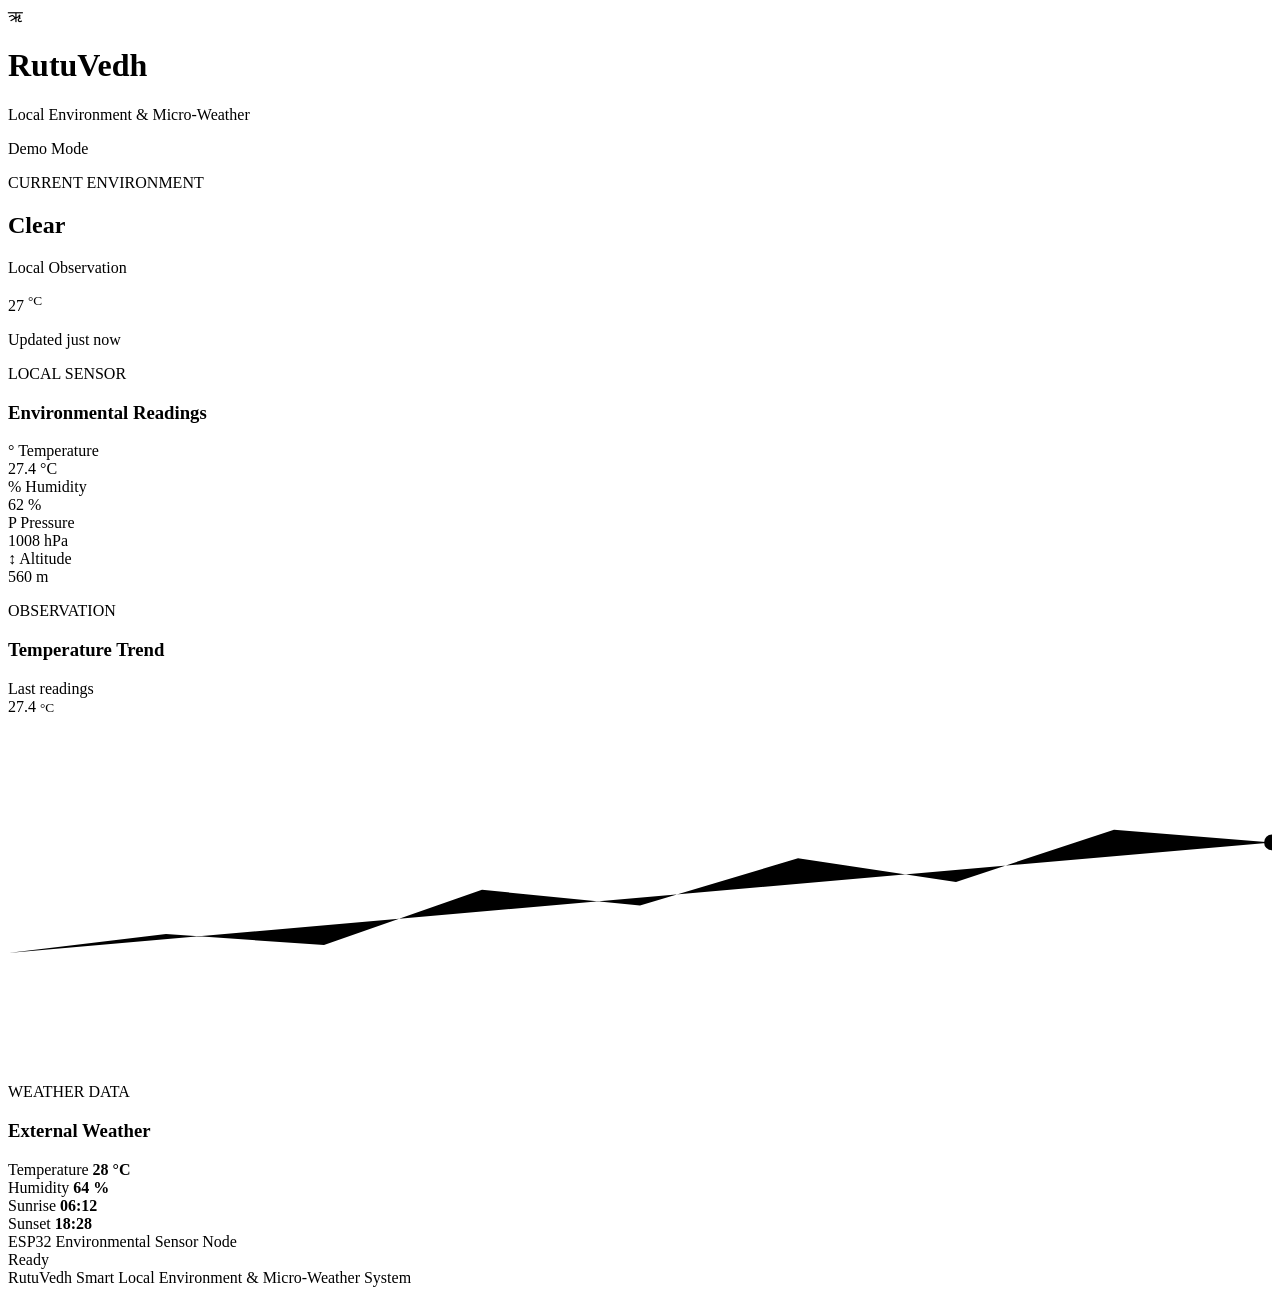
==== dashboard/index.html @ ef92ea37 "Add initial dashboard HTML structure" ====
<!DOCTYPE html>
<html lang="en">
<head>
    <meta charset="UTF-8">
    <meta name="viewport" content="width=device-width, initial-scale=1.0">

    <title>RutuVedh | Local Environment</title>

    <link rel="stylesheet" href="style.css">
</head>

<body>

    <main class="dashboard">

        <!-- Header -->
        <header class="topbar">

            <div class="brand">
                <div class="brand-mark">ऋ</div>

                <div>
                    <h1>RutuVedh</h1>
                    <p>Local Environment & Micro-Weather</p>
                </div>
            </div>

            <div class="connection">
                <span class="status-dot"></span>
                <span id="connectionStatus">Demo Mode</span>
            </div>

        </header>


        <!-- Main Weather Overview -->
        <section class="hero">

            <div class="hero-info">

                <p class="eyebrow">CURRENT ENVIRONMENT</p>

                <h2 id="weatherCondition">
                    Clear
                </h2>

                <p class="location">
                    Local Observation
                </p>

                <div class="hero-temperature">
                    <span id="mainTemperature">27</span>
                    <sup>°C</sup>
                </div>

                <p class="updated">
                    Updated <span id="lastUpdated">just now</span>
                </p>

            </div>


            <div class="weather-symbol" aria-hidden="true">

                <div class="sun">
                    <div class="sun-core"></div>
                </div>

            </div>

        </section>


        <!-- Local Sensor Data -->
        <section class="section">

            <div class="section-heading">
                <div>
                    <p class="eyebrow">LOCAL SENSOR</p>
                    <h3>Environmental Readings</h3>
                </div>
            </div>


            <div class="metrics-grid">

                <!-- Temperature -->
                <article class="metric-card">

                    <div class="metric-top">
                        <span class="metric-icon">°</span>
                        <span class="metric-label">Temperature</span>
                    </div>

                    <div class="metric-value">
                        <span id="temperature">27.4</span>
                        <span class="unit">°C</span>
                    </div>

                </article>


                <!-- Humidity -->
                <article class="metric-card">

                    <div class="metric-top">
                        <span class="metric-icon">%</span>
                        <span class="metric-label">Humidity</span>
                    </div>

                    <div class="metric-value">
                        <span id="humidity">62</span>
                        <span class="unit">%</span>
                    </div>

                </article>


                <!-- Pressure -->
                <article class="metric-card">

                    <div class="metric-top">
                        <span class="metric-icon">P</span>
                        <span class="metric-label">Pressure</span>
                    </div>

                    <div class="metric-value">
                        <span id="pressure">1008</span>
                        <span class="unit">hPa</span>
                    </div>

                </article>


                <!-- Altitude -->
                <article class="metric-card">

                    <div class="metric-top">
                        <span class="metric-icon">↕</span>
                        <span class="metric-label">Altitude</span>
                    </div>

                    <div class="metric-value">
                        <span id="altitude">560</span>
                        <span class="unit">m</span>
                    </div>

                </article>

            </div>

        </section>


        <!-- Simple Trend -->
        <section class="section">

            <div class="section-heading">

                <div>
                    <p class="eyebrow">OBSERVATION</p>
                    <h3>Temperature Trend</h3>
                </div>

                <span class="range-label">Last readings</span>

            </div>


            <div class="chart-card">

                <div class="chart-value">
                    <span id="chartCurrent">27.4</span>
                    <small>°C</small>
                </div>

                <svg
                    class="chart"
                    viewBox="0 0 800 220"
                    preserveAspectRatio="none"
                    aria-label="Temperature trend chart"
                >

                    <line x1="0" y1="180" x2="800" y2="180" class="grid-line"/>
                    <line x1="0" y1="120" x2="800" y2="120" class="grid-line"/>
                    <line x1="0" y1="60" x2="800" y2="60" class="grid-line"/>

                    <polyline
                        id="temperatureLine"
                        class="temperature-line"
                        points="
                        0,150
                        100,138
                        200,145
                        300,110
                        400,120
                        500,90
                        600,105
                        700,72
                        800,80
                        "
                    />

                    <circle cx="800" cy="80" r="5" class="current-point"/>

                </svg>

            </div>

        </section>


        <!-- External Weather -->
        <section class="section external-section">

            <div class="section-heading">

                <div>
                    <p class="eyebrow">WEATHER DATA</p>
                    <h3>External Weather</h3>
                </div>

            </div>


            <div class="external-grid">

                <div class="external-item">
                    <span>Temperature</span>
                    <strong id="externalTemperature">28 °C</strong>
                </div>

                <div class="external-item">
                    <span>Humidity</span>
                    <strong id="externalHumidity">64 %</strong>
                </div>

                <div class="external-item">
                    <span>Sunrise</span>
                    <strong id="sunrise">06:12</strong>
                </div>

                <div class="external-item">
                    <span>Sunset</span>
                    <strong id="sunset">18:28</strong>
                </div>

            </div>

        </section>


        <!-- Device -->
        <section class="device-status">

            <div>
                <span class="device-title">ESP32</span>
                <span class="device-subtitle">Environmental Sensor Node</span>
            </div>

            <div class="device-state">
                <span class="status-dot"></span>
                <span id="deviceStatus">Ready</span>
            </div>

        </section>


        <!-- Footer -->
        <footer>

            <span>RutuVedh</span>

            <span>
                Smart Local Environment & Micro-Weather System
            </span>

        </footer>

    </main>


    <script src="script.js"></script>

</body>
</html>
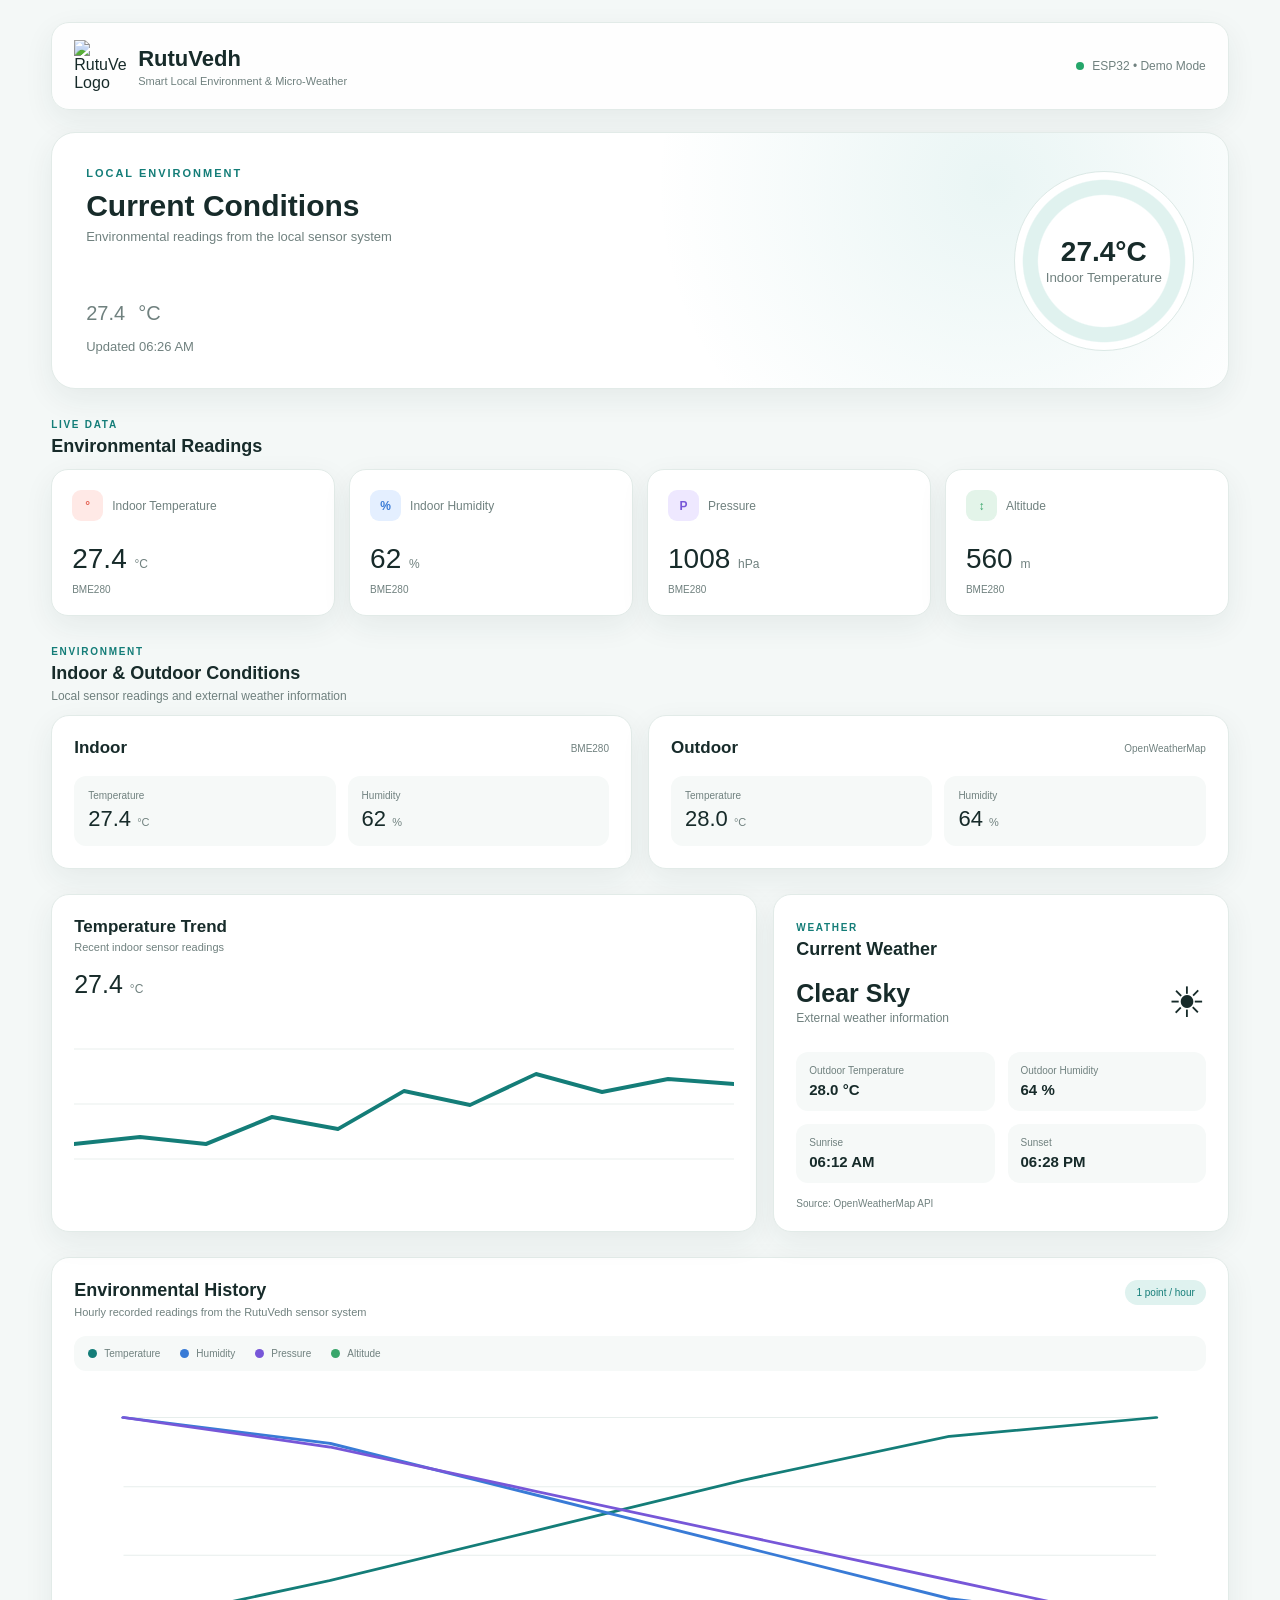
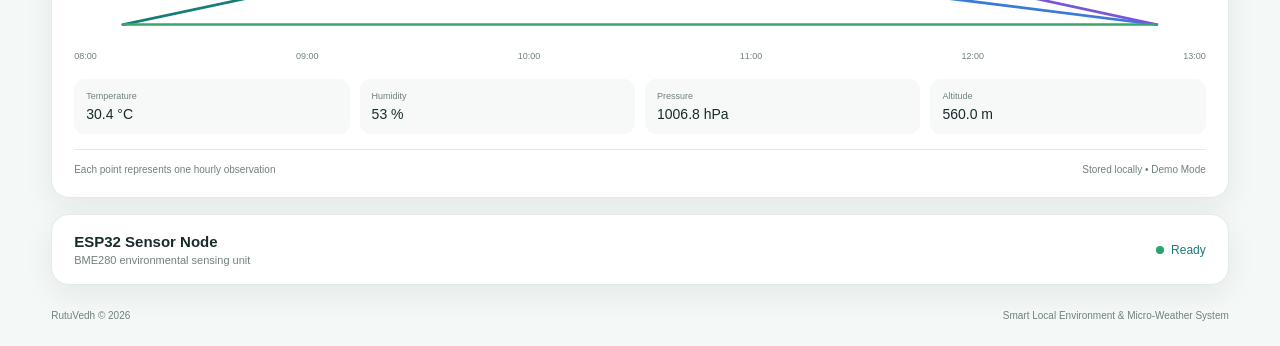
==== commit 87e330bb: "Update index.html" ====
--- a/dashboard/index.html
+++ b/dashboard/index.html
@@ -1,286 +1,2084 @@
 <!DOCTYPE html>
 <html lang="en">
 <head>
-    <meta charset="UTF-8">
-    <meta name="viewport" content="width=device-width, initial-scale=1.0">
-
-    <title>RutuVedh | Local Environment</title>
-
-    <link rel="stylesheet" href="style.css">
+<meta charset="UTF-8">
+<meta name="viewport" content="width=device-width, initial-scale=1.0">
+
+<title>RutuVedh | Environmental Dashboard</title>
+
+<style>
+
+:root{
+    --bg:#f4f8f7;
+    --card:#ffffff;
+    --text:#172b2a;
+    --muted:#70817f;
+    --teal:#147d78;
+    --teal-light:#dff2ef;
+    --blue:#397bd6;
+    --purple:#7757d8;
+    --gold:#d99f32;
+    --green:#39a66b;
+    --border:#e2ebe8;
+    --shadow:0 10px 30px rgba(25,55,50,.07);
+}
+
+*{
+    box-sizing:border-box;
+    margin:0;
+    padding:0;
+}
+
+body{
+    font-family:Inter,Arial,sans-serif;
+    background:var(--bg);
+    color:var(--text);
+}
+
+.container{
+    width:min(1200px,92%);
+    margin:auto;
+}
+
+
+/* ================= HEADER ================= */
+
+header{
+    margin:22px 0;
+    padding:17px 22px;
+
+    background:rgba(255,255,255,.92);
+    border:1px solid var(--border);
+    border-radius:18px;
+
+    display:flex;
+    align-items:center;
+    justify-content:space-between;
+
+    box-shadow:var(--shadow);
+}
+
+.logo{
+    display:flex;
+    align-items:center;
+    gap:12px;
+}
+
+.logo-image{
+    width:52px;
+    height:52px;
+    object-fit:contain;
+    display:block;
+}
+
+.logo h1{
+    font-size:22px;
+}
+
+.logo p{
+    color:var(--muted);
+    font-size:11px;
+    margin-top:3px;
+}
+
+.status{
+    display:flex;
+    align-items:center;
+    gap:8px;
+
+    color:var(--muted);
+    font-size:12px;
+}
+
+.dot{
+    width:8px;
+    height:8px;
+    border-radius:50%;
+    background:#25a66a;
+}
+
+
+/* ================= HERO ================= */
+
+.hero{
+    margin-top:20px;
+
+    padding:34px;
+
+    background:
+        radial-gradient(
+            circle at 80% 20%,
+            rgba(77,174,166,.12),
+            transparent 35%
+        ),
+        white;
+
+    border:1px solid var(--border);
+    border-radius:24px;
+
+    display:flex;
+    align-items:center;
+    justify-content:space-between;
+
+    box-shadow:var(--shadow);
+}
+
+.hero-label{
+    color:var(--teal);
+    font-size:11px;
+    font-weight:bold;
+    letter-spacing:2px;
+}
+
+.hero h2{
+    margin-top:10px;
+    font-size:30px;
+}
+
+.hero p{
+    margin-top:6px;
+    color:var(--muted);
+    font-size:13px;
+}
+
+.temperature{
+    margin-top:22px;
+    font-size:58px;
+    font-weight:500;
+    letter-spacing:-3px;
+}
+
+.temperature span{
+    font-size:20px;
+    color:var(--muted);
+    letter-spacing:0;
+}
+
+.weather-circle{
+    width:180px;
+    height:180px;
+
+    border-radius:50%;
+
+    display:grid;
+    place-items:center;
+
+    background:
+        radial-gradient(
+            circle,
+            white 52%,
+            #e0f2ef 53%,
+            #e0f2ef 64%,
+            white 65%
+        );
+
+    border:1px solid #dce9e6;
+}
+
+.weather-circle div{
+    text-align:center;
+}
+
+.weather-circle strong{
+    display:block;
+    font-size:28px;
+}
+
+.weather-circle small{
+    color:var(--muted);
+}
+
+
+/* ================= SECTION ================= */
+
+.section{
+    margin-top:25px;
+}
+
+.section-title{
+    margin-bottom:12px;
+}
+
+.section-title span{
+    color:var(--teal);
+    font-size:10px;
+    font-weight:bold;
+    letter-spacing:1.7px;
+}
+
+.section-title h3{
+    margin-top:4px;
+    font-size:18px;
+}
+
+.section-description{
+    color:var(--muted);
+    font-size:12px;
+    margin-top:5px;
+}
+
+
+/* ================= SENSOR CARDS ================= */
+
+.cards{
+    display:grid;
+    grid-template-columns:repeat(4,1fr);
+    gap:14px;
+}
+
+.card{
+    background:var(--card);
+
+    border:1px solid var(--border);
+    border-radius:17px;
+
+    padding:20px;
+
+    box-shadow:var(--shadow);
+}
+
+.card-top{
+    display:flex;
+    align-items:center;
+    gap:9px;
+
+    color:var(--muted);
+    font-size:12px;
+}
+
+.icon{
+    width:31px;
+    height:31px;
+
+    display:grid;
+    place-items:center;
+
+    border-radius:9px;
+
+    font-weight:bold;
+}
+
+.temp-icon{
+    background:#ffe9e6;
+    color:#e35d4e;
+}
+
+.humidity-icon{
+    background:#e4efff;
+    color:var(--blue);
+}
+
+.pressure-icon{
+    background:#eee8ff;
+    color:var(--purple);
+}
+
+.altitude-icon{
+    background:#e3f4e9;
+    color:var(--green);
+}
+
+.value{
+    margin-top:22px;
+    font-size:28px;
+    font-weight:500;
+}
+
+.unit{
+    color:var(--muted);
+    font-size:12px;
+}
+
+.source{
+    margin-top:9px;
+    color:var(--muted);
+    font-size:10px;
+}
+
+
+/* ================= INDOOR / OUTDOOR ================= */
+
+.environment-grid{
+    display:grid;
+    grid-template-columns:1fr 1fr;
+    gap:16px;
+}
+
+.environment-card{
+    background:white;
+    border:1px solid var(--border);
+    border-radius:18px;
+    padding:22px;
+    box-shadow:var(--shadow);
+}
+
+.environment-header{
+    display:flex;
+    justify-content:space-between;
+    align-items:center;
+}
+
+.environment-header h3{
+    font-size:17px;
+}
+
+.environment-header span{
+    color:var(--muted);
+    font-size:10px;
+}
+
+.environment-readings{
+    display:grid;
+    grid-template-columns:1fr 1fr;
+    gap:12px;
+    margin-top:18px;
+}
+
+.environment-reading{
+    padding:14px;
+    background:#f6f9f8;
+    border-radius:12px;
+}
+
+.environment-reading small{
+    display:block;
+    color:var(--muted);
+    font-size:10px;
+}
+
+.environment-reading strong{
+    display:block;
+    margin-top:5px;
+    font-size:22px;
+    font-weight:500;
+}
+
+.environment-reading em{
+    color:var(--muted);
+    font-size:11px;
+    font-style:normal;
+}
+
+
+/* ================= LOWER GRID ================= */
+
+.lower{
+    display:grid;
+    grid-template-columns:1.55fr 1fr;
+    gap:16px;
+}
+
+
+/* ================= CHART ================= */
+
+.chart-card,
+.weather-card,
+.device,
+.history-card{
+    background:white;
+
+    border:1px solid var(--border);
+    border-radius:18px;
+
+    box-shadow:var(--shadow);
+}
+
+.chart-card{
+    padding:22px;
+}
+
+.chart-head{
+    display:flex;
+    justify-content:space-between;
+    align-items:center;
+}
+
+.chart-head h3{
+    font-size:17px;
+}
+
+.chart-head p{
+    color:var(--muted);
+    font-size:11px;
+    margin-top:4px;
+}
+
+.chart-value{
+    margin-top:17px;
+    font-size:25px;
+}
+
+.chart-value small{
+    color:var(--muted);
+    font-size:12px;
+}
+
+.chart{
+    width:100%;
+    height:190px;
+    margin-top:10px;
+}
+
+
+/* ================= WEATHER ================= */
+
+.weather-card{
+    padding:22px;
+}
+
+.weather-main{
+    display:flex;
+    justify-content:space-between;
+    align-items:center;
+
+    margin-top:18px;
+}
+
+.weather-main strong{
+    font-size:25px;
+}
+
+.weather-main span{
+    color:var(--muted);
+    font-size:12px;
+}
+
+.weather-icon{
+    font-size:42px;
+}
+
+.weather-details{
+    display:grid;
+    grid-template-columns:1fr 1fr;
+    gap:13px;
+    margin-top:25px;
+}
+
+.weather-detail{
+    padding:13px;
+    background:#f6f9f8;
+    border-radius:12px;
+}
+
+.weather-detail small{
+    display:block;
+    color:var(--muted);
+    font-size:10px;
+}
+
+.weather-detail strong{
+    display:block;
+    margin-top:5px;
+    font-size:15px;
+}
+
+.weather-source{
+    margin-top:15px;
+    color:var(--muted);
+    font-size:10px;
+}
+
+
+/* ================= HISTORY ================= */
+
+.history{
+    margin-top:25px;
+}
+
+.history-card{
+    padding:22px;
+}
+
+.history-header{
+    display:flex;
+    justify-content:space-between;
+    align-items:flex-start;
+}
+
+.history-header h3{
+    font-size:18px;
+}
+
+.history-header p{
+    color:var(--muted);
+    font-size:11px;
+    margin-top:5px;
+}
+
+.history-status{
+    padding:7px 11px;
+    border-radius:20px;
+    background:var(--teal-light);
+    color:var(--teal);
+    font-size:10px;
+    white-space:nowrap;
+}
+
+.history-chart{
+    width:100%;
+    height:270px;
+    margin-top:15px;
+}
+
+.history-chart svg{
+    width:100%;
+    height:100%;
+}
+
+.chart-axis{
+    display:flex;
+    justify-content:space-between;
+    color:var(--muted);
+    font-size:9px;
+    margin-top:-5px;
+}
+
+.history-info{
+    display:flex;
+    justify-content:space-between;
+    align-items:center;
+    margin-top:15px;
+    padding-top:14px;
+    border-top:1px solid var(--border);
+    color:var(--muted);
+    font-size:10px;
+}
+
+
+/* ================= COMBINED HISTORY GRAPH ================= */
+
+.history-legend{
+    display:flex;
+    align-items:center;
+    gap:20px;
+    flex-wrap:wrap;
+    margin-top:18px;
+    padding:12px 14px;
+    background:#f6f9f8;
+    border-radius:12px;
+}
+
+.legend-item{
+    display:flex;
+    align-items:center;
+    gap:7px;
+    color:var(--muted);
+    font-size:10px;
+}
+
+.legend-dot{
+    width:9px;
+    height:9px;
+    border-radius:50%;
+    display:inline-block;
+}
+
+.temperature-dot{background:#147d78;}
+.humidity-dot{background:#397bd6;}
+.pressure-dot{background:#7757d8;}
+.altitude-dot{background:#39a66b;}
+
+.history-values{
+    display:grid;
+    grid-template-columns:repeat(4,1fr);
+    gap:10px;
+    margin-top:18px;
+}
+
+.history-values div{
+    padding:12px;
+    background:#f6f9f8;
+    border-radius:11px;
+}
+
+.history-values small{
+    display:block;
+    color:var(--muted);
+    font-size:9px;
+}
+
+.history-values strong{
+    display:block;
+    margin-top:5px;
+    font-size:14px;
+    font-weight:500;
+}
+
+
+/* ================= DEVICE ================= */
+
+.device{
+    margin-top:16px;
+
+    padding:18px 22px;
+
+    display:flex;
+    align-items:center;
+    justify-content:space-between;
+}
+
+.device h3{
+    font-size:15px;
+}
+
+.device p{
+    margin-top:4px;
+    color:var(--muted);
+    font-size:11px;
+}
+
+.device-right{
+    display:flex;
+    align-items:center;
+    gap:7px;
+
+    color:var(--teal);
+    font-size:12px;
+}
+
+
+/* ================= FOOTER ================= */
+
+footer{
+    padding:25px 0;
+
+    display:flex;
+    justify-content:space-between;
+
+    color:var(--muted);
+    font-size:10px;
+}
+
+
+/* ================= RESPONSIVE ================= */
+
+@media(max-width:900px){
+
+    .cards{
+        grid-template-columns:1fr 1fr;
+    }
+
+    .lower{
+        grid-template-columns:1fr;
+    }
+
+    .environment-grid{
+        grid-template-columns:1fr;
+    }
+
+}
+
+@media(max-width:600px){
+
+    header{
+        padding:14px 16px;
+    }
+
+    .logo-image{
+        width:46px;
+        height:46px;
+    }
+
+    .logo h1{
+        font-size:19px;
+    }
+
+    .status{
+        font-size:10px;
+    }
+
+    .hero{
+        padding:25px;
+        flex-direction:column;
+        align-items:flex-start;
+    }
+
+    .weather-circle{
+        width:130px;
+        height:130px;
+        margin-top:20px;
+        align-self:center;
+    }
+
+    .temperature{
+        font-size:48px;
+    }
+
+    .cards{
+        grid-template-columns:1fr 1fr;
+    }
+
+    .card{
+        padding:15px;
+    }
+
+    .value{
+        font-size:22px;
+    }
+
+    .environment-readings{
+        grid-template-columns:1fr 1fr;
+    }
+
+    .history-header{
+        flex-direction:column;
+        gap:12px;
+    }
+
+    .history-values{
+        grid-template-columns:1fr 1fr;
+    }
+
+    .history-legend{
+        gap:12px;
+    }
+
+    footer{
+        flex-direction:column;
+        gap:6px;
+    }
+
+}
+
+</style>
 </head>
 
+
 <body>
 
-    <main class="dashboard">
-
-        <!-- Header -->
-        <header class="topbar">
-
-            <div class="brand">
-                <div class="brand-mark">ऋ</div>
-
-                <div>
-                    <h1>RutuVedh</h1>
-                    <p>Local Environment & Micro-Weather</p>
+<div class="container">
+
+
+<!-- ================= HEADER ================= -->
+
+<header>
+
+    <div class="logo">
+
+        <img
+            src="./logo.png"
+            alt="RutuVedh Logo"
+            class="logo-image"
+        >
+
+        <div>
+
+            <h1>RutuVedh</h1>
+
+            <p>
+                Smart Local Environment & Micro-Weather
+            </p>
+
+        </div>
+
+    </div>
+
+
+    <div class="status">
+
+        <span class="dot"></span>
+
+        <span>
+            ESP32 • Demo Mode
+        </span>
+
+    </div>
+
+</header>
+
+
+<!-- ================= HERO ================= -->
+
+<section class="hero">
+
+    <div>
+
+        <div class="hero-label">
+            LOCAL ENVIRONMENT
+        </div>
+
+        <h2>
+            Current Conditions
+        </h2>
+
+        <p>
+            Environmental readings from the local sensor system
+        </p>
+
+        <div class="temperature">
+
+            <span id="heroTemp">
+                27.4
+            </span>
+
+            <span>
+                °C
+            </span>
+
+        </div>
+
+        <p>
+            Updated
+            <span id="time">
+                --:--
+            </span>
+        </p>
+
+    </div>
+
+
+    <div class="weather-circle">
+
+        <div>
+
+            <strong id="heroCircleTemp">
+                27.4°C
+            </strong>
+
+            <small>
+                Indoor Temperature
+            </small>
+
+        </div>
+
+    </div>
+
+</section>
+
+
+<!-- ================= SENSOR READINGS ================= -->
+
+<section class="section">
+
+    <div class="section-title">
+
+        <span>
+            LIVE DATA
+        </span>
+
+        <h3>
+            Environmental Readings
+        </h3>
+
+    </div>
+
+
+    <div class="cards">
+
+
+        <!-- INDOOR TEMPERATURE -->
+
+        <div class="card">
+
+            <div class="card-top">
+
+                <div class="icon temp-icon">
+                    °
                 </div>
-            </div>
-
-            <div class="connection">
-                <span class="status-dot"></span>
-                <span id="connectionStatus">Demo Mode</span>
-            </div>
-
-        </header>
-
-
-        <!-- Main Weather Overview -->
-        <section class="hero">
-
-            <div class="hero-info">
-
-                <p class="eyebrow">CURRENT ENVIRONMENT</p>
-
-                <h2 id="weatherCondition">
-                    Clear
-                </h2>
-
-                <p class="location">
-                    Local Observation
+
+                Indoor Temperature
+
+            </div>
+
+            <div class="value">
+
+                <span id="indoorTemp">
+                    27.4
+                </span>
+
+                <span class="unit">
+                    °C
+                </span>
+
+            </div>
+
+            <div class="source">
+                BME280
+            </div>
+
+        </div>
+
+
+        <!-- INDOOR HUMIDITY -->
+
+        <div class="card">
+
+            <div class="card-top">
+
+                <div class="icon humidity-icon">
+                    %
+                </div>
+
+                Indoor Humidity
+
+            </div>
+
+            <div class="value">
+
+                <span id="indoorHumidity">
+                    62
+                </span>
+
+                <span class="unit">
+                    %
+                </span>
+
+            </div>
+
+            <div class="source">
+                BME280
+            </div>
+
+        </div>
+
+
+        <!-- PRESSURE -->
+
+        <div class="card">
+
+            <div class="card-top">
+
+                <div class="icon pressure-icon">
+                    P
+                </div>
+
+                Pressure
+
+            </div>
+
+            <div class="value">
+
+                <span id="pressure">
+                    1008
+                </span>
+
+                <span class="unit">
+                    hPa
+                </span>
+
+            </div>
+
+            <div class="source">
+                BME280
+            </div>
+
+        </div>
+
+
+        <!-- ALTITUDE -->
+
+        <div class="card">
+
+            <div class="card-top">
+
+                <div class="icon altitude-icon">
+                    ↕
+                </div>
+
+                Altitude
+
+            </div>
+
+            <div class="value">
+
+                <span id="altitude">
+                    560
+                </span>
+
+                <span class="unit">
+                    m
+                </span>
+
+            </div>
+
+            <div class="source">
+                BME280
+            </div>
+
+        </div>
+
+
+    </div>
+
+</section>
+
+
+<!-- ================= INDOOR / OUTDOOR ================= -->
+
+<section class="section">
+
+    <div class="section-title">
+
+        <span>
+            ENVIRONMENT
+        </span>
+
+        <h3>
+            Indoor & Outdoor Conditions
+        </h3>
+
+        <p class="section-description">
+            Local sensor readings and external weather information
+        </p>
+
+    </div>
+
+
+    <div class="environment-grid">
+
+
+        <!-- INDOOR -->
+
+        <div class="environment-card">
+
+            <div class="environment-header">
+
+                <h3>
+                    Indoor
+                </h3>
+
+                <span>
+                    BME280
+                </span>
+
+            </div>
+
+
+            <div class="environment-readings">
+
+                <div class="environment-reading">
+
+                    <small>
+                        Temperature
+                    </small>
+
+                    <strong>
+                        <span id="indoorTempLarge">
+                            27.4
+                        </span>
+
+                        <em>
+                            °C
+                        </em>
+                    </strong>
+
+                </div>
+
+
+                <div class="environment-reading">
+
+                    <small>
+                        Humidity
+                    </small>
+
+                    <strong>
+                        <span id="indoorHumidityLarge">
+                            62
+                        </span>
+
+                        <em>
+                            %
+                        </em>
+                    </strong>
+
+                </div>
+
+            </div>
+
+        </div>
+
+
+        <!-- OUTDOOR -->
+
+        <div class="environment-card">
+
+            <div class="environment-header">
+
+                <h3>
+                    Outdoor
+                </h3>
+
+                <span>
+                    OpenWeatherMap
+                </span>
+
+            </div>
+
+
+            <div class="environment-readings">
+
+                <div class="environment-reading">
+
+                    <small>
+                        Temperature
+                    </small>
+
+                    <strong>
+                        <span id="outdoorTemp">
+                            28.0
+                        </span>
+
+                        <em>
+                            °C
+                        </em>
+                    </strong>
+
+                </div>
+
+
+                <div class="environment-reading">
+
+                    <small>
+                        Humidity
+                    </small>
+
+                    <strong>
+                        <span id="outdoorHumidity">
+                            64
+                        </span>
+
+                        <em>
+                            %
+                        </em>
+                    </strong>
+
+                </div>
+
+            </div>
+
+        </div>
+
+
+    </div>
+
+</section>
+
+
+<!-- ================= GRAPH + WEATHER ================= -->
+
+<section class="section lower">
+
+
+    <!-- QUICK TEMPERATURE GRAPH -->
+
+    <div class="chart-card">
+
+        <div class="chart-head">
+
+            <div>
+
+                <h3>
+                    Temperature Trend
+                </h3>
+
+                <p>
+                    Recent indoor sensor readings
                 </p>
 
-                <div class="hero-temperature">
-                    <span id="mainTemperature">27</span>
-                    <sup>°C</sup>
-                </div>
-
-                <p class="updated">
-                    Updated <span id="lastUpdated">just now</span>
+            </div>
+
+        </div>
+
+
+        <div class="chart-value">
+
+            <span id="quickChartValue">
+                27.4
+            </span>
+
+            <small>
+                °C
+            </small>
+
+        </div>
+
+
+        <svg
+            class="chart"
+            viewBox="0 0 800 190"
+            preserveAspectRatio="none"
+        >
+
+            <line
+                x1="0"
+                y1="150"
+                x2="800"
+                y2="150"
+                stroke="#e7eeec"
+            />
+
+            <line
+                x1="0"
+                y1="95"
+                x2="800"
+                y2="95"
+                stroke="#e7eeec"
+            />
+
+            <line
+                x1="0"
+                y1="40"
+                x2="800"
+                y2="40"
+                stroke="#e7eeec"
+            />
+
+            <polyline
+                points="
+                0,135
+                80,128
+                160,135
+                240,108
+                320,120
+                400,82
+                480,96
+                560,65
+                640,83
+                720,70
+                800,75
+                "
+                fill="none"
+                stroke="#147d78"
+                stroke-width="4"
+                stroke-linecap="round"
+                stroke-linejoin="round"
+            />
+
+        </svg>
+
+    </div>
+
+
+    <!-- WEATHER -->
+
+    <div class="weather-card">
+
+        <div class="section-title">
+
+            <span>
+                WEATHER
+            </span>
+
+            <h3>
+                Current Weather
+            </h3>
+
+        </div>
+
+
+        <div class="weather-main">
+
+            <div>
+
+                <strong id="weatherCondition">
+                    Clear Sky
+                </strong>
+
+                <br>
+
+                <span>
+                    External weather information
+                </span>
+
+            </div>
+
+            <div class="weather-icon">
+                ☀
+            </div>
+
+        </div>
+
+
+        <div class="weather-details">
+
+
+            <div class="weather-detail">
+
+                <small>
+                    Outdoor Temperature
+                </small>
+
+                <strong>
+                    <span id="weatherTemp">
+                        28
+                    </span>
+                    °C
+                </strong>
+
+            </div>
+
+
+            <div class="weather-detail">
+
+                <small>
+                    Outdoor Humidity
+                </small>
+
+                <strong>
+                    <span id="weatherHumidity">
+                        64
+                    </span>
+                    %
+                </strong>
+
+            </div>
+
+
+            <div class="weather-detail">
+
+                <small>
+                    Sunrise
+                </small>
+
+                <strong id="sunrise">
+                    06:12 AM
+                </strong>
+
+            </div>
+
+
+            <div class="weather-detail">
+
+                <small>
+                    Sunset
+                </small>
+
+                <strong id="sunset">
+                    06:28 PM
+                </strong>
+
+            </div>
+
+
+        </div>
+
+
+        <div class="weather-source">
+            Source: OpenWeatherMap API
+        </div>
+
+    </div>
+
+
+</section>
+
+
+<!-- ================= ENVIRONMENT HISTORY ================= -->
+
+<section class="history">
+
+    <div class="history-card">
+
+        <div class="history-header">
+
+            <div>
+                <h3>Environmental History</h3>
+
+                <p>
+                    Hourly recorded readings from the RutuVedh sensor system
                 </p>
-
-            </div>
-
-
-            <div class="weather-symbol" aria-hidden="true">
-
-                <div class="sun">
-                    <div class="sun-core"></div>
-                </div>
-
-            </div>
-
-        </section>
-
-
-        <!-- Local Sensor Data -->
-        <section class="section">
-
-            <div class="section-heading">
-                <div>
-                    <p class="eyebrow">LOCAL SENSOR</p>
-                    <h3>Environmental Readings</h3>
-                </div>
-            </div>
-
-
-            <div class="metrics-grid">
-
-                <!-- Temperature -->
-                <article class="metric-card">
-
-                    <div class="metric-top">
-                        <span class="metric-icon">°</span>
-                        <span class="metric-label">Temperature</span>
-                    </div>
-
-                    <div class="metric-value">
-                        <span id="temperature">27.4</span>
-                        <span class="unit">°C</span>
-                    </div>
-
-                </article>
-
-
-                <!-- Humidity -->
-                <article class="metric-card">
-
-                    <div class="metric-top">
-                        <span class="metric-icon">%</span>
-                        <span class="metric-label">Humidity</span>
-                    </div>
-
-                    <div class="metric-value">
-                        <span id="humidity">62</span>
-                        <span class="unit">%</span>
-                    </div>
-
-                </article>
-
-
-                <!-- Pressure -->
-                <article class="metric-card">
-
-                    <div class="metric-top">
-                        <span class="metric-icon">P</span>
-                        <span class="metric-label">Pressure</span>
-                    </div>
-
-                    <div class="metric-value">
-                        <span id="pressure">1008</span>
-                        <span class="unit">hPa</span>
-                    </div>
-
-                </article>
-
-
-                <!-- Altitude -->
-                <article class="metric-card">
-
-                    <div class="metric-top">
-                        <span class="metric-icon">↕</span>
-                        <span class="metric-label">Altitude</span>
-                    </div>
-
-                    <div class="metric-value">
-                        <span id="altitude">560</span>
-                        <span class="unit">m</span>
-                    </div>
-
-                </article>
-
-            </div>
-
-        </section>
-
-
-        <!-- Simple Trend -->
-        <section class="section">
-
-            <div class="section-heading">
-
-                <div>
-                    <p class="eyebrow">OBSERVATION</p>
-                    <h3>Temperature Trend</h3>
-                </div>
-
-                <span class="range-label">Last readings</span>
-
-            </div>
-
-
-            <div class="chart-card">
-
-                <div class="chart-value">
-                    <span id="chartCurrent">27.4</span>
-                    <small>°C</small>
-                </div>
-
-                <svg
-                    class="chart"
-                    viewBox="0 0 800 220"
-                    preserveAspectRatio="none"
-                    aria-label="Temperature trend chart"
-                >
-
-                    <line x1="0" y1="180" x2="800" y2="180" class="grid-line"/>
-                    <line x1="0" y1="120" x2="800" y2="120" class="grid-line"/>
-                    <line x1="0" y1="60" x2="800" y2="60" class="grid-line"/>
-
-                    <polyline
-                        id="temperatureLine"
-                        class="temperature-line"
-                        points="
-                        0,150
-                        100,138
-                        200,145
-                        300,110
-                        400,120
-                        500,90
-                        600,105
-                        700,72
-                        800,80
-                        "
-                    />
-
-                    <circle cx="800" cy="80" r="5" class="current-point"/>
-
-                </svg>
-
-            </div>
-
-        </section>
-
-
-        <!-- External Weather -->
-        <section class="section external-section">
-
-            <div class="section-heading">
-
-                <div>
-                    <p class="eyebrow">WEATHER DATA</p>
-                    <h3>External Weather</h3>
-                </div>
-
-            </div>
-
-
-            <div class="external-grid">
-
-                <div class="external-item">
-                    <span>Temperature</span>
-                    <strong id="externalTemperature">28 °C</strong>
-                </div>
-
-                <div class="external-item">
-                    <span>Humidity</span>
-                    <strong id="externalHumidity">64 %</strong>
-                </div>
-
-                <div class="external-item">
-                    <span>Sunrise</span>
-                    <strong id="sunrise">06:12</strong>
-                </div>
-
-                <div class="external-item">
-                    <span>Sunset</span>
-                    <strong id="sunset">18:28</strong>
-                </div>
-
-            </div>
-
-        </section>
-
-
-        <!-- Device -->
-        <section class="device-status">
+            </div>
+
+            <div class="history-status">
+                1 point / hour
+            </div>
+
+        </div>
+
+
+        <div class="history-legend">
+
+            <div class="legend-item">
+                <span class="legend-dot temperature-dot"></span>
+                Temperature
+            </div>
+
+            <div class="legend-item">
+                <span class="legend-dot humidity-dot"></span>
+                Humidity
+            </div>
+
+            <div class="legend-item">
+                <span class="legend-dot pressure-dot"></span>
+                Pressure
+            </div>
+
+            <div class="legend-item">
+                <span class="legend-dot altitude-dot"></span>
+                Altitude
+            </div>
+
+        </div>
+
+
+        <div class="history-chart">
+
+            <svg
+                id="historyChart"
+                viewBox="0 0 800 300"
+                preserveAspectRatio="none"
+            ></svg>
+
+        </div>
+
+
+        <div
+            class="chart-axis"
+            id="chartAxis"
+        ></div>
+
+
+        <div class="history-values">
 
             <div>
-                <span class="device-title">ESP32</span>
-                <span class="device-subtitle">Environmental Sensor Node</span>
-            </div>
-
-            <div class="device-state">
-                <span class="status-dot"></span>
-                <span id="deviceStatus">Ready</span>
-            </div>
-
-        </section>
-
-
-        <!-- Footer -->
-        <footer>
-
-            <span>RutuVedh</span>
+                <small>Temperature</small>
+                <strong id="historyTemp">30.4 °C</strong>
+            </div>
+
+            <div>
+                <small>Humidity</small>
+                <strong id="historyHumidity">53 %</strong>
+            </div>
+
+            <div>
+                <small>Pressure</small>
+                <strong id="historyPressure">1006.8 hPa</strong>
+            </div>
+
+            <div>
+                <small>Altitude</small>
+                <strong id="historyAltitude">560 m</strong>
+            </div>
+
+        </div>
+
+
+        <div class="history-info">
 
             <span>
-                Smart Local Environment & Micro-Weather System
+                Each point represents one hourly observation
             </span>
 
-        </footer>
-
-    </main>
-
-
-    <script src="script.js"></script>
+            <span>
+                Stored locally • Demo Mode
+            </span>
+
+        </div>
+
+    </div>
+
+</section>
+
+
+<!-- ================= DEVICE ================= -->
+
+<div class="device">
+
+    <div>
+
+        <h3>
+            ESP32 Sensor Node
+        </h3>
+
+        <p>
+            BME280 environmental sensing unit
+        </p>
+
+    </div>
+
+    <div class="device-right">
+
+        <span class="dot"></span>
+
+        Ready
+
+    </div>
+
+</div>
+
+
+<!-- ================= FOOTER ================= -->
+
+<footer>
+
+    <span>
+        RutuVedh © 2026
+    </span>
+
+    <span>
+        Smart Local Environment & Micro-Weather System
+    </span>
+
+</footer>
+
+
+</div>
+
+
+<script>
+
+/* =====================================================
+   CLOCK
+===================================================== */
+
+function updateTime(){
+
+    const now = new Date();
+
+    document.getElementById("time").textContent =
+        now.toLocaleTimeString([], {
+            hour:"2-digit",
+            minute:"2-digit"
+        });
+
+}
+
+updateTime();
+
+setInterval(updateTime,1000);
+
+
+/* =====================================================
+   DEMO SENSOR DATA
+===================================================== */
+
+const sensorData = {
+
+    temperature:27.4,
+
+    humidity:62,
+
+    pressure:1008,
+
+    altitude:560,
+
+    outdoorTemperature:28.0,
+
+    outdoorHumidity:64,
+
+    weather:"Clear Sky",
+
+    sunrise:"06:12 AM",
+
+    sunset:"06:28 PM"
+
+};
+
+
+/* =====================================================
+   UPDATE LIVE VALUES
+===================================================== */
+
+document.getElementById("heroTemp").textContent =
+    sensorData.temperature.toFixed(1);
+
+document.getElementById("heroCircleTemp").textContent =
+    sensorData.temperature.toFixed(1) + "°C";
+
+document.getElementById("indoorTemp").textContent =
+    sensorData.temperature.toFixed(1);
+
+document.getElementById("indoorHumidity").textContent =
+    sensorData.humidity;
+
+document.getElementById("pressure").textContent =
+    sensorData.pressure;
+
+document.getElementById("altitude").textContent =
+    sensorData.altitude;
+
+document.getElementById("indoorTempLarge").textContent =
+    sensorData.temperature.toFixed(1);
+
+document.getElementById("indoorHumidityLarge").textContent =
+    sensorData.humidity;
+
+document.getElementById("outdoorTemp").textContent =
+    sensorData.outdoorTemperature.toFixed(1);
+
+document.getElementById("outdoorHumidity").textContent =
+    sensorData.outdoorHumidity;
+
+document.getElementById("weatherTemp").textContent =
+    sensorData.outdoorTemperature.toFixed(1);
+
+document.getElementById("weatherHumidity").textContent =
+    sensorData.outdoorHumidity;
+
+document.getElementById("weatherCondition").textContent =
+    sensorData.weather;
+
+document.getElementById("sunrise").textContent =
+    sensorData.sunrise;
+
+document.getElementById("sunset").textContent =
+    sensorData.sunset;
+
+document.getElementById("quickChartValue").textContent =
+    sensorData.temperature.toFixed(1);
+
+
+/* =====================================================
+   HOURLY HISTORY STORAGE
+===================================================== */
+
+const STORAGE_KEY =
+    "rutuvvedh_hourly_environment_history";
+
+
+const demoHistory = [
+
+    {
+        time:"08:00",
+        temperature:27.1,
+        humidity:61,
+        pressure:1008.2,
+        altitude:560
+    },
+
+    {
+        time:"09:00",
+        temperature:27.8,
+        humidity:60,
+        pressure:1008.0,
+        altitude:560
+    },
+
+    {
+        time:"10:00",
+        temperature:28.6,
+        humidity:58,
+        pressure:1007.7,
+        altitude:560
+    },
+
+    {
+        time:"11:00",
+        temperature:29.4,
+        humidity:56,
+        pressure:1007.4,
+        altitude:560
+    },
+
+    {
+        time:"12:00",
+        temperature:30.1,
+        humidity:54,
+        pressure:1007.1,
+        altitude:560
+    },
+
+    {
+        time:"13:00",
+        temperature:30.4,
+        humidity:53,
+        pressure:1006.8,
+        altitude:560
+    }
+
+];
+
+
+function getHistory(){
+
+    const stored =
+        localStorage.getItem(STORAGE_KEY);
+
+    if(stored){
+
+        return JSON.parse(stored);
+
+    }
+
+    localStorage.setItem(
+        STORAGE_KEY,
+        JSON.stringify(demoHistory)
+    );
+
+    return demoHistory;
+
+}
+
+
+/* =====================================================
+   SAVE ONE HOURLY OBSERVATION
+===================================================== */
+
+function saveHourlyReading(){
+
+    const now = new Date();
+
+    const reading = {
+
+        time:now.toLocaleTimeString(
+            "en-IN",
+            {
+                hour:"2-digit",
+                minute:"2-digit",
+                hour12:false
+            }
+        ),
+
+        temperature:
+            sensorData.temperature,
+
+        humidity:
+            sensorData.humidity,
+
+        pressure:
+            sensorData.pressure,
+
+        altitude:
+            sensorData.altitude
+
+    };
+
+
+    const history =
+        getHistory();
+
+
+    history.push(reading);
+
+
+    /*
+       Keep latest 168 observations
+       = 7 days × 24 hours
+    */
+
+    const limitedHistory =
+        history.slice(-168);
+
+
+    localStorage.setItem(
+        STORAGE_KEY,
+        JSON.stringify(limitedHistory)
+    );
+
+
+    drawHistoryChart();
+
+}
+
+
+/* =====================================================
+   COMBINED ENVIRONMENTAL HISTORY
+===================================================== */
+
+function normalizeValues(values){
+
+    const min = Math.min(...values);
+    const max = Math.max(...values);
+    const range = max - min || 1;
+
+    return values.map(
+        value => (value - min) / range
+    );
+}
+
+
+/* =====================================================
+   SAVE ONE HOURLY OBSERVATION
+===================================================== */
+
+function saveHourlyReading(){
+
+    const now = new Date();
+
+    const reading = {
+
+        time:now.toLocaleTimeString(
+            "en-IN",
+            {
+                hour:"2-digit",
+                minute:"2-digit",
+                hour12:false
+            }
+        ),
+
+        temperature:sensorData.temperature,
+        humidity:sensorData.humidity,
+        pressure:sensorData.pressure,
+        altitude:sensorData.altitude
+
+    };
+
+    const history = getHistory();
+
+    history.push(reading);
+
+    /*
+       Keep latest 168 readings
+       = 7 days × 24 hours
+    */
+
+    const limitedHistory =
+        history.slice(-168);
+
+    localStorage.setItem(
+        STORAGE_KEY,
+        JSON.stringify(limitedHistory)
+    );
+
+    drawCombinedHistory();
+
+}
+
+
+/* =====================================================
+   DRAW ALL FOUR PARAMETERS TOGETHER
+===================================================== */
+
+function drawCombinedHistory(){
+
+    const history = getHistory();
+
+    const svg =
+        document.getElementById("historyChart");
+
+    const axis =
+        document.getElementById("chartAxis");
+
+    if(!svg || !axis || !history.length){
+        return;
+    }
+
+
+    const temperatures =
+        history.map(
+            item => Number(item.temperature)
+        );
+
+    const humidities =
+        history.map(
+            item => Number(item.humidity)
+        );
+
+    const pressures =
+        history.map(
+            item => Number(item.pressure)
+        );
+
+    const altitudes =
+        history.map(
+            item => Number(item.altitude)
+        );
+
+
+    /*
+       Normalize each parameter separately.
+       The graph therefore compares the trend of
+       all four parameters even though their units
+       and numerical scales are different.
+    */
+
+    const normalizedTemperature =
+        normalizeValues(temperatures);
+
+    const normalizedHumidity =
+        normalizeValues(humidities);
+
+    const normalizedPressure =
+        normalizeValues(pressures);
+
+    const normalizedAltitude =
+        normalizeValues(altitudes);
+
+
+    const width = 800;
+    const height = 300;
+    const padding = 35;
+
+
+    function createPoints(values){
+
+        return values.map(
+            (value,index)=>{
+
+                const x =
+                    padding +
+                    (
+                        index /
+                        Math.max(
+                            values.length - 1,
+                            1
+                        )
+                    ) *
+                    (
+                        width -
+                        padding * 2
+                    );
+
+                const y =
+                    height -
+                    padding -
+                    value *
+                    (
+                        height -
+                        padding * 2
+                    );
+
+                return `${x},${y}`;
+
+            }
+        ).join(" ");
+
+    }
+
+
+    const temperaturePoints =
+        createPoints(normalizedTemperature);
+
+    const humidityPoints =
+        createPoints(normalizedHumidity);
+
+    const pressurePoints =
+        createPoints(normalizedPressure);
+
+    const altitudePoints =
+        createPoints(normalizedAltitude);
+
+
+    svg.innerHTML = `
+
+        <line
+            x1="35"
+            y1="35"
+            x2="765"
+            y2="35"
+            stroke="#e7eeec"
+        />
+
+        <line
+            x1="35"
+            y1="112"
+            x2="765"
+            y2="112"
+            stroke="#e7eeec"
+        />
+
+        <line
+            x1="35"
+            y1="188"
+            x2="765"
+            y2="188"
+            stroke="#e7eeec"
+        />
+
+        <line
+            x1="35"
+            y1="265"
+            x2="765"
+            y2="265"
+            stroke="#e7eeec"
+        />
+
+        <polyline
+            points="${temperaturePoints}"
+            fill="none"
+            stroke="#147d78"
+            stroke-width="3"
+            stroke-linecap="round"
+            stroke-linejoin="round"
+        />
+
+        <polyline
+            points="${humidityPoints}"
+            fill="none"
+            stroke="#397bd6"
+            stroke-width="3"
+            stroke-linecap="round"
+            stroke-linejoin="round"
+        />
+
+        <polyline
+            points="${pressurePoints}"
+            fill="none"
+            stroke="#7757d8"
+            stroke-width="3"
+            stroke-linecap="round"
+            stroke-linejoin="round"
+        />
+
+        <polyline
+            points="${altitudePoints}"
+            fill="none"
+            stroke="#39a66b"
+            stroke-width="3"
+            stroke-linecap="round"
+            stroke-linejoin="round"
+        />
+
+    `;
+
+
+    /*
+       Show the latest eight time labels.
+    */
+
+    const labelCount =
+        Math.min(history.length,8);
+
+    const selectedLabels =
+        history.slice(-labelCount);
+
+    axis.innerHTML =
+        selectedLabels
+            .map(
+                item =>
+                    `<span>${item.time}</span>`
+            )
+            .join("");
+
+
+    /*
+       Show the latest actual values.
+    */
+
+    const latest =
+        history[history.length - 1];
+
+    document.getElementById(
+        "historyTemp"
+    ).textContent =
+        `${Number(latest.temperature).toFixed(1)} °C`;
+
+    document.getElementById(
+        "historyHumidity"
+    ).textContent =
+        `${Number(latest.humidity).toFixed(0)} %`;
+
+    document.getElementById(
+        "historyPressure"
+    ).textContent =
+        `${Number(latest.pressure).toFixed(1)} hPa`;
+
+    document.getElementById(
+        "historyAltitude"
+    ).textContent =
+        `${Number(latest.altitude).toFixed(1)} m`;
+
+}
+
+
+/* =====================================================
+   INITIAL GRAPH
+===================================================== */
+
+drawCombinedHistory();
+
+
+/* =====================================================
+   DEMO:
+   STORE ONE POINT EVERY HOUR
+===================================================== */
+
+setInterval(
+    saveHourlyReading,
+    60 * 60 * 1000
+);
+
+</script>
 
 </body>
 </html>
